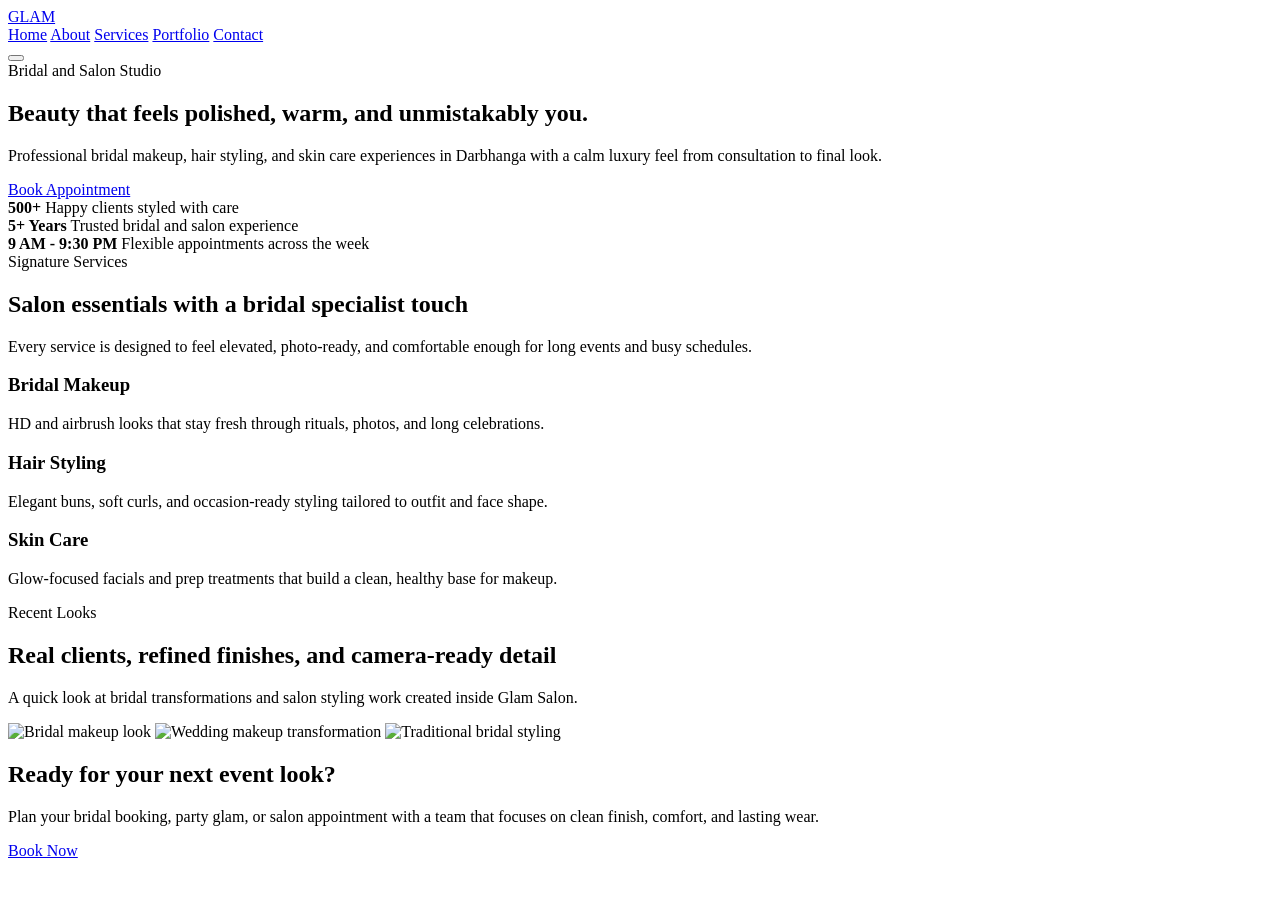
==== index.html @ a958f9b1 "files added" ====
<!DOCTYPE html>
<html lang="en">
<head>
    <meta charset="UTF-8">
    <meta name="viewport" content="width=device-width, initial-scale=1.0">
    <title>Glam Salon - Home</title>
    <link rel="stylesheet" href="assets/css/style.css">
</head>
<body>

<header class="navbar">
    <a href="index.html" class="logo">GLAM</a>

    <nav id="nav-links" aria-label="Primary">
        <a href="index.html">Home</a>
        <a href="about.html">About</a>
        <a href="services.html">Services</a>
        <a href="portfolio.html">Portfolio</a>
        <a href="contact.html">Contact</a>
    </nav>

    <button class="menu-toggle" type="button" aria-label="Toggle navigation" aria-expanded="false" aria-controls="nav-links">
        <span></span>
    </button>
</header>

<section class="hero">
    <div class="hero-content">
        <span class="eyebrow">Bridal and Salon Studio</span>
        <h1>Beauty that feels polished, warm, and unmistakably you.</h1>
        <p>Professional bridal makeup, hair styling, and skin care experiences in Darbhanga with a calm luxury feel from consultation to final look.</p>
        <div class="hero-actions">
            <a href="contact.html" class="btn">Book Appointment</a>
        </div>
    </div>
</section>

<section class="stats-strip">
    <div class="stat-card">
        <strong id="home-clients">500+</strong>
        <span>Happy clients styled with care</span>
    </div>
    <div class="stat-card">
        <strong id="home-experience">5+ Years</strong>
        <span>Trusted bridal and salon experience</span>
    </div>
    <div class="stat-card">
        <strong id="home-timing">9 AM - 9:30 PM</strong>
        <span>Flexible appointments across the week</span>
    </div>
</section>

<section class="home-services">
    <div class="section-intro">
        <span class="eyebrow">Signature Services</span>
        <h2>Salon essentials with a bridal specialist touch</h2>
        <p>Every service is designed to feel elevated, photo-ready, and comfortable enough for long events and busy schedules.</p>
    </div>

    <div class="service-grid">
        <div class="card">
            <h3>Bridal Makeup</h3>
            <p>HD and airbrush looks that stay fresh through rituals, photos, and long celebrations.</p>
        </div>

        <div class="card">
            <h3>Hair Styling</h3>
            <p>Elegant buns, soft curls, and occasion-ready styling tailored to outfit and face shape.</p>
        </div>

        <div class="card">
            <h3>Skin Care</h3>
            <p>Glow-focused facials and prep treatments that build a clean, healthy base for makeup.</p>
        </div>
    </div>
</section>

<section class="home-portfolio">
    <div class="section-intro">
        <span class="eyebrow">Recent Looks</span>
        <h2>Real clients, refined finishes, and camera-ready detail</h2>
        <p>A quick look at bridal transformations and salon styling work created inside Glam Salon.</p>
    </div>

    <div class="gallery">
        <img class="rotating-image" src="assets/images/bridal/1.jpg" alt="Bridal makeup look">
        <img class="rotating-image" src="assets/images/bridal/2.jpg" alt="Wedding makeup transformation">
        <img class="rotating-image" src="assets/images/bridal/3.jpg" alt="Traditional bridal styling">
    </div>
</section>

<section class="cta">
    <div class="cta-inner">
        <h2>Ready for your next event look?</h2>
        <p>Plan your bridal booking, party glam, or salon appointment with a team that focuses on clean finish, comfort, and lasting wear.</p>
        <a href="contact.html" class="btn">Book Now</a>
    </div>
</section>

<footer></footer>

<script src="assets/js/about-data.js"></script>
<script src="assets/js/contact-data.js"></script>
<script src="assets/js/portfolio-data.js"></script>
<script src="assets/js/main.js"></script>
<script src="assets/js/home.js"></script>

</body>
</html>
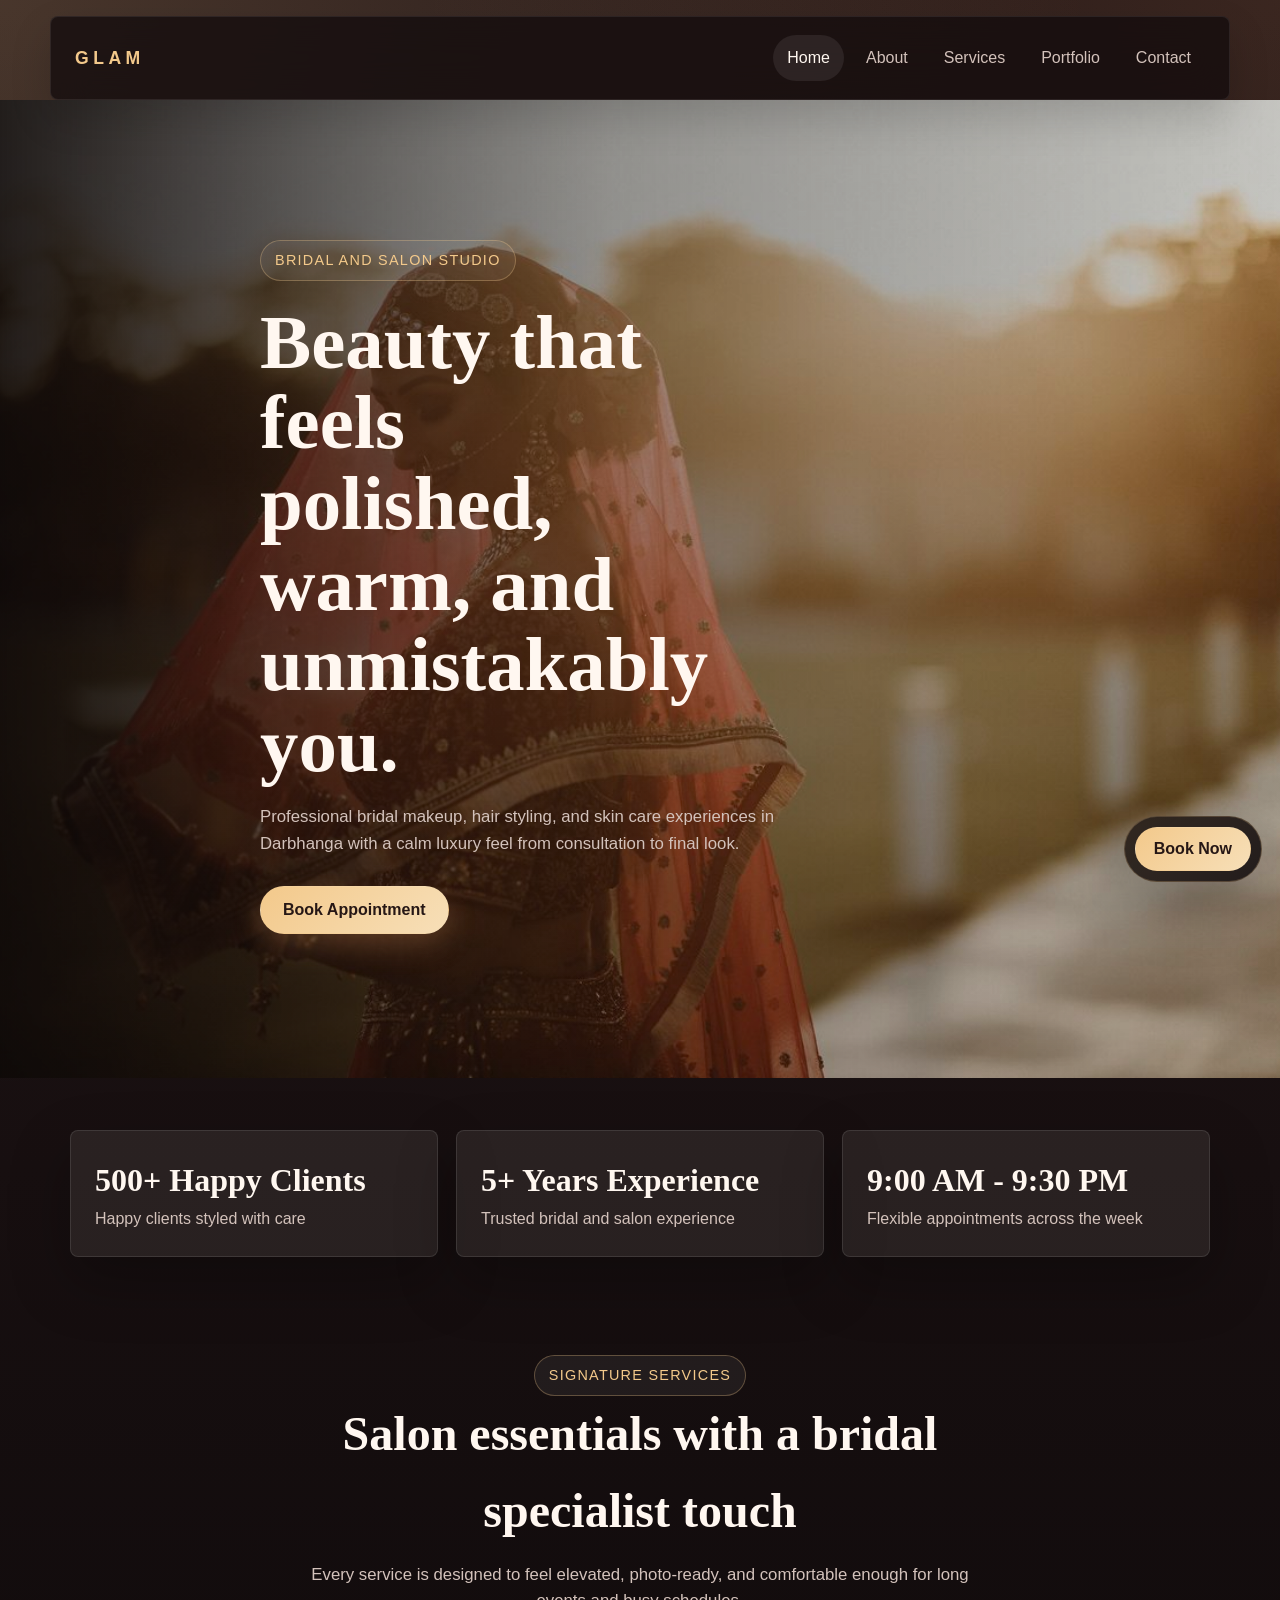
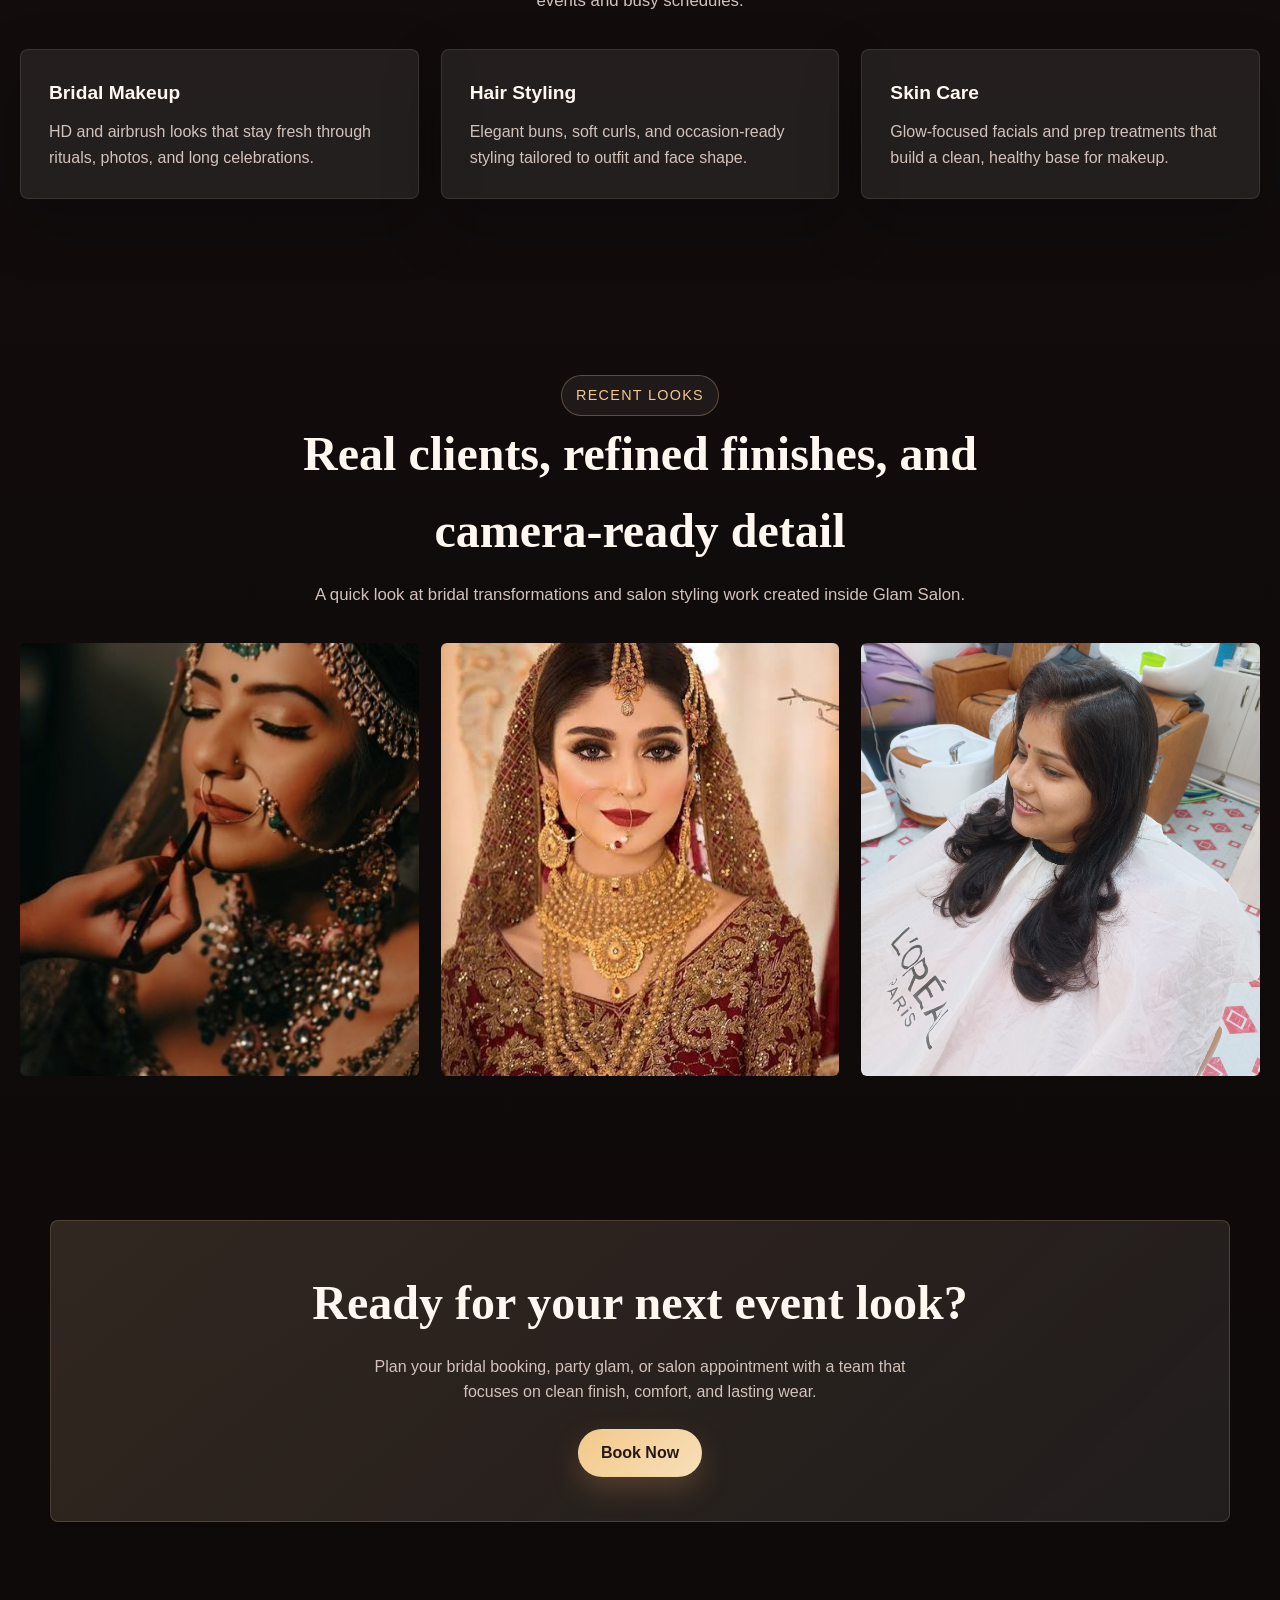
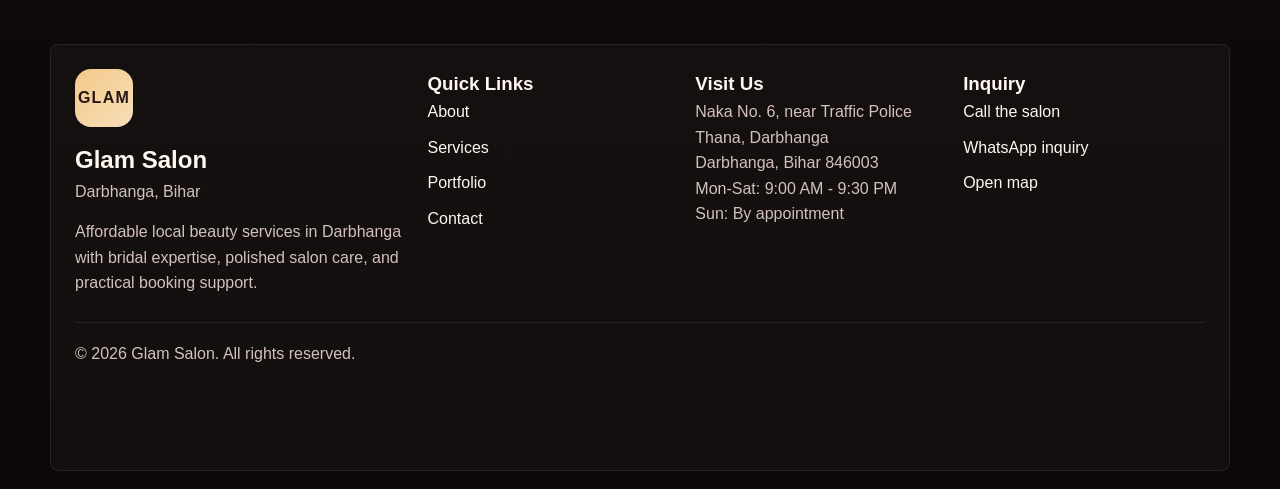
==== commit ee5c80fe: "Update index.html" ====
--- a/index.html
+++ b/index.html
@@ -4,7 +4,7 @@
     <meta charset="UTF-8">
     <meta name="viewport" content="width=device-width, initial-scale=1.0">
     <title>Glam Salon - Home</title>
-    <link rel="stylesheet" href="assets/css/style.css">
+    <link rel="stylesheet" href="/assets/css/style.css">
 </head>
 <body>
 
--- a/assets/css/style.css
+++ b/assets/css/style.css
@@ -0,0 +1,778 @@
+:root {
+    --bg: #120c0d;
+    --bg-soft: #1d1315;
+    --surface: rgba(255, 248, 243, 0.08);
+    --surface-strong: rgba(255, 248, 243, 0.14);
+    --text: #fff7f0;
+    --muted: #d3c2bb;
+    --accent: #f3c98b;
+    --accent-deep: #c98a56;
+    --border: rgba(255, 255, 255, 0.1);
+    --shadow: 0 24px 60px rgba(0, 0, 0, 0.28);
+    --radius: 8px;
+    --container: 1180px;
+}
+
+* {
+    margin: 0;
+    padding: 0;
+    box-sizing: border-box;
+}
+
+html {
+    scroll-behavior: smooth;
+}
+
+body {
+    font-family: "Segoe UI", Tahoma, Geneva, Verdana, sans-serif;
+    color: var(--text);
+    background:
+        radial-gradient(circle at top left, rgba(243, 201, 139, 0.18), transparent 28%),
+        radial-gradient(circle at top right, rgba(201, 138, 86, 0.14), transparent 22%),
+        linear-gradient(180deg, #231617 0%, #120c0d 45%, #0d0808 100%);
+    line-height: 1.6;
+}
+
+img {
+    max-width: 100%;
+    display: block;
+}
+
+a {
+    color: inherit;
+}
+
+section {
+    padding: 88px 20px;
+}
+
+.navbar {
+    position: sticky;
+    top: 0;
+    z-index: 1000;
+    display: flex;
+    align-items: center;
+    justify-content: space-between;
+    gap: 24px;
+    width: min(calc(100% - 24px), var(--container));
+    margin: 16px auto 0;
+    padding: 18px 24px;
+    border: 1px solid rgba(255, 255, 255, 0.08);
+    border-radius: var(--radius);
+    background: rgba(20, 12, 13, 0.78);
+    backdrop-filter: blur(18px);
+    box-shadow: 0 18px 40px rgba(0, 0, 0, 0.16);
+}
+
+.navbar.is-scrolled {
+    margin-top: 10px;
+    background: rgba(18, 12, 13, 0.92);
+}
+
+.logo {
+    font-size: 1.1rem;
+    font-weight: 800;
+    letter-spacing: 0.28rem;
+    color: var(--accent);
+    text-decoration: none;
+}
+
+#nav-links {
+    display: flex;
+    align-items: center;
+    gap: 8px;
+}
+
+#nav-links a {
+    padding: 10px 14px;
+    border-radius: 999px;
+    color: var(--muted);
+    text-decoration: none;
+    transition: background-color 0.25s ease, color 0.25s ease, transform 0.25s ease;
+}
+
+#nav-links a:hover,
+#nav-links a[aria-current="page"] {
+    color: var(--text);
+    background: rgba(255, 255, 255, 0.08);
+}
+
+.menu-toggle {
+    display: none;
+    align-items: center;
+    justify-content: center;
+    width: 46px;
+    height: 46px;
+    border: 1px solid var(--border);
+    border-radius: 50%;
+    background: transparent;
+    cursor: pointer;
+}
+
+.menu-toggle span {
+    position: relative;
+    display: block;
+    width: 18px;
+    height: 2px;
+    background: var(--text);
+    transition: transform 0.25s ease, opacity 0.25s ease;
+}
+
+.menu-toggle span::before,
+.menu-toggle span::after {
+    content: "";
+    position: absolute;
+    left: 0;
+    width: 18px;
+    height: 2px;
+    background: var(--text);
+    transition: transform 0.25s ease;
+}
+
+.menu-toggle span::before {
+    top: -6px;
+}
+
+.menu-toggle span::after {
+    top: 6px;
+}
+
+.menu-toggle.is-open span {
+    background: transparent;
+}
+
+.menu-toggle.is-open span::before {
+    transform: translateY(6px) rotate(45deg);
+}
+
+.menu-toggle.is-open span::after {
+    transform: translateY(-6px) rotate(-45deg);
+}
+
+.hero {
+    min-height: calc(100vh - 110px);
+    display: grid;
+    align-items: end;
+    background:
+        linear-gradient(90deg, rgba(12, 8, 8, 0.9) 0%, rgba(12, 8, 8, 0.42) 48%, rgba(12, 8, 8, 0.2) 100%),
+        url("../images/bridal/hero.jpg") center/cover no-repeat;
+    padding-top: 140px;
+}
+
+.hero-content,
+.section-intro,
+.about-section,
+.contact-section,
+.services-page,
+.portfolio-section,
+.map,
+.page-header-content,
+.cta-inner,
+.stats-strip {
+    width: min(100%, var(--container));
+    margin: 0 auto;
+}
+
+.hero-content {
+    max-width: 760px;
+    padding-bottom: 56px;
+}
+
+.eyebrow {
+    display: inline-flex;
+    align-items: center;
+    gap: 10px;
+    padding: 8px 14px;
+    border: 1px solid rgba(243, 201, 139, 0.3);
+    border-radius: 999px;
+    background: rgba(255, 248, 243, 0.06);
+    color: var(--accent);
+    font-size: 0.9rem;
+    letter-spacing: 0.08rem;
+    text-transform: uppercase;
+}
+
+.hero h1,
+.page-header h1 {
+    font-family: Georgia, "Times New Roman", serif;
+    font-weight: 700;
+    line-height: 1.05;
+}
+
+.hero h1 {
+    margin-top: 22px;
+    font-size: clamp(3rem, 6vw, 5.8rem);
+    max-width: 10ch;
+}
+
+.hero p,
+.section-intro p,
+.about-content p,
+.contact-copy,
+.page-header p {
+    color: var(--muted);
+    font-size: 1.05rem;
+}
+
+.hero p {
+    max-width: 540px;
+    margin-top: 18px;
+}
+
+.hero-actions {
+    display: flex;
+    flex-wrap: wrap;
+    gap: 14px;
+    margin-top: 28px;
+}
+
+.btn {
+    display: inline-flex;
+    align-items: center;
+    justify-content: center;
+    min-height: 48px;
+    padding: 0 22px;
+    border: 1px solid transparent;
+    border-radius: 999px;
+    background: linear-gradient(135deg, var(--accent) 0%, #f7dfb8 100%);
+    color: #261715;
+    font-weight: 700;
+    text-decoration: none;
+    box-shadow: 0 12px 28px rgba(201, 138, 86, 0.28);
+    transition: transform 0.25s ease, box-shadow 0.25s ease, background-color 0.25s ease;
+}
+
+.btn:hover {
+    transform: translateY(-2px);
+    box-shadow: 0 16px 34px rgba(201, 138, 86, 0.32);
+}
+
+.btn.secondary {
+    background: transparent;
+    color: var(--text);
+    border-color: rgba(255, 255, 255, 0.18);
+    box-shadow: none;
+}
+
+.stats-strip {
+    display: grid;
+    grid-template-columns: repeat(3, minmax(0, 1fr));
+    gap: 18px;
+    margin-top: -36px;
+    padding-bottom: 10px;
+}
+
+.stat-card,
+.card,
+.service-card,
+.portfolio-card,
+.contact-info,
+.contact-form,
+.about-image,
+.about-content,
+.about-stats div {
+    border: 1px solid var(--border);
+    border-radius: var(--radius);
+    background: var(--surface);
+    box-shadow: var(--shadow);
+}
+
+.stat-card {
+    padding: 24px;
+}
+
+.stat-card strong {
+    display: block;
+    font-size: 2rem;
+    font-family: Georgia, "Times New Roman", serif;
+}
+
+.stat-card span {
+    color: var(--muted);
+}
+
+.section-intro {
+    text-align: center;
+    max-width: 700px;
+    margin-bottom: 34px;
+}
+
+.section-intro h2,
+.contact-info h2,
+.contact-form h2,
+.cta h2 {
+    font-family: Georgia, "Times New Roman", serif;
+    font-size: clamp(2rem, 4vw, 3rem);
+    margin-bottom: 12px;
+}
+
+.service-grid,
+.gallery,
+.portfolio-grid {
+    display: grid;
+    gap: 22px;
+}
+
+.service-grid {
+    grid-template-columns: repeat(3, minmax(0, 1fr));
+}
+
+.card,
+.service-card {
+    padding: 28px;
+}
+
+.card h3,
+.service-card h3,
+.portfolio-card h3 {
+    font-size: 1.2rem;
+    margin-bottom: 10px;
+}
+
+.card p,
+.service-card p,
+.portfolio-card p,
+.contact-info p,
+.about-content li {
+    color: var(--muted);
+}
+
+.service-card img,
+.portfolio-card img,
+.gallery img,
+.about-image img {
+    width: 100%;
+    object-fit: cover;
+    border-radius: calc(var(--radius) - 2px);
+}
+
+.service-card img,
+.portfolio-card img {
+    height: 240px;
+    margin-bottom: 18px;
+}
+
+.service-price {
+    display: inline-flex;
+    margin-top: 14px;
+    color: var(--accent);
+    font-weight: 700;
+}
+
+.service-card .btn {
+    margin-top: 18px;
+}
+
+.gallery {
+    grid-template-columns: repeat(3, minmax(0, 1fr));
+}
+
+.gallery img {
+    aspect-ratio: 0.92;
+}
+
+.cta {
+    padding-top: 56px;
+}
+
+.cta-inner {
+    padding: 44px;
+    border: 1px solid rgba(243, 201, 139, 0.18);
+    border-radius: var(--radius);
+    background:
+        linear-gradient(135deg, rgba(243, 201, 139, 0.12), rgba(255, 248, 243, 0.05)),
+        rgba(255, 255, 255, 0.03);
+    text-align: center;
+}
+
+.cta p {
+    max-width: 560px;
+    margin: 0 auto 24px;
+    color: var(--muted);
+}
+
+footer {
+    width: min(calc(100% - 24px), var(--container));
+    margin: 34px auto 18px;
+    padding: 24px 24px 104px;
+    color: var(--muted);
+}
+
+.site-footer {
+    border: 1px solid rgba(255, 255, 255, 0.08);
+    border-radius: var(--radius);
+    background: rgba(255, 255, 255, 0.03);
+}
+
+.site-footer-grid {
+    display: grid;
+    grid-template-columns: 1.35fr 1fr 1fr 1fr;
+    gap: 26px;
+    text-align: left;
+}
+
+.site-footer-brand {
+    display: grid;
+    gap: 14px;
+}
+
+.site-footer-logo {
+    width: 58px;
+    height: 58px;
+    display: grid;
+    place-items: center;
+    border-radius: 16px;
+    background: linear-gradient(135deg, var(--accent), #f7dfb8);
+    color: #261715;
+    font-weight: 800;
+    letter-spacing: 0.08rem;
+}
+
+.site-footer-brand h2,
+.site-footer-column h3 {
+    color: var(--text);
+}
+
+.site-footer-location,
+.site-footer-description,
+.site-footer-column p,
+.site-footer-copy {
+    color: var(--muted);
+}
+
+.site-footer-links {
+    display: grid;
+    gap: 10px;
+}
+
+.site-footer-links a {
+    color: var(--text);
+    text-decoration: none;
+}
+
+.site-footer-links a:hover {
+    color: var(--accent);
+}
+
+.site-footer-copy {
+    margin-top: 26px;
+    padding-top: 18px;
+    border-top: 1px solid rgba(255, 255, 255, 0.08);
+    text-align: left;
+}
+
+.page-header {
+    padding-top: 146px;
+    padding-bottom: 40px;
+}
+
+.page-header-content {
+    text-align: center;
+    max-width: 700px;
+}
+
+.page-header h1 {
+    font-size: clamp(2.6rem, 5vw, 4.5rem);
+    margin-bottom: 14px;
+}
+
+.filters {
+    display: flex;
+    justify-content: center;
+    flex-wrap: wrap;
+    gap: 12px;
+    padding: 0 20px 10px;
+}
+
+.filter-btn {
+    min-height: 44px;
+    padding: 0 18px;
+    border: 1px solid var(--border);
+    border-radius: 999px;
+    background: rgba(255, 255, 255, 0.04);
+    color: var(--text);
+    cursor: pointer;
+    transition: background-color 0.25s ease, transform 0.25s ease;
+}
+
+.filter-btn.active,
+.filter-btn:hover {
+    background: linear-gradient(135deg, var(--accent), #f7dfb8);
+    color: #261715;
+}
+
+.services-page,
+.portfolio-section {
+    padding-top: 28px;
+}
+
+.services-page .service-grid,
+.portfolio-grid {
+    grid-template-columns: repeat(auto-fit, minmax(260px, 1fr));
+}
+
+.portfolio-card {
+    padding: 16px;
+    cursor: pointer;
+}
+
+.popup {
+    display: none;
+    position: fixed;
+    inset: 0;
+    z-index: 1100;
+    padding: 24px;
+    background: rgba(8, 5, 5, 0.9);
+    justify-content: center;
+    align-items: center;
+}
+
+.popup.is-open {
+    display: flex;
+}
+
+.popup img {
+    max-width: min(960px, 92vw);
+    max-height: 88vh;
+    border-radius: var(--radius);
+    border: 1px solid rgba(255, 255, 255, 0.12);
+}
+
+.close {
+    position: absolute;
+    top: 24px;
+    right: 28px;
+    width: 44px;
+    height: 44px;
+    display: grid;
+    place-items: center;
+    border-radius: 50%;
+    border: 1px solid rgba(255, 255, 255, 0.12);
+    background: rgba(255, 255, 255, 0.08);
+    color: var(--text);
+    font-size: 1.8rem;
+    cursor: pointer;
+}
+
+.contact-section,
+.about-section {
+    display: grid;
+    grid-template-columns: repeat(2, minmax(0, 1fr));
+    gap: 26px;
+}
+
+.contact-info,
+.contact-form,
+.about-content {
+    padding: 30px;
+}
+
+.contact-info p {
+    margin-top: 12px;
+}
+
+.contact-actions {
+    display: flex;
+    flex-wrap: wrap;
+    gap: 12px;
+    margin-top: 24px;
+}
+
+.contact-form input,
+.contact-form textarea {
+    width: 100%;
+    margin-top: 14px;
+    padding: 14px 16px;
+    border: 1px solid rgba(255, 255, 255, 0.12);
+    border-radius: var(--radius);
+    background: rgba(255, 255, 255, 0.05);
+    color: var(--text);
+    font: inherit;
+}
+
+.contact-form textarea {
+    min-height: 140px;
+    resize: vertical;
+}
+
+.contact-form button {
+    margin-top: 18px;
+}
+
+.map iframe {
+    width: 100%;
+    height: 360px;
+    border: 0;
+    border-radius: var(--radius);
+    box-shadow: var(--shadow);
+}
+
+.about-image {
+    overflow: hidden;
+}
+
+.about-image img {
+    height: 100%;
+    min-height: 460px;
+}
+
+.rotating-image {
+    transition: opacity 0.45s ease;
+}
+
+.rotating-image.is-fading {
+    opacity: 0.42;
+}
+
+.floating-cta {
+    position: fixed;
+    right: 18px;
+    bottom: 18px;
+    z-index: 1050;
+    display: flex;
+    align-items: center;
+    justify-content: center;
+    padding: 10px;
+    border: 1px solid rgba(243, 201, 139, 0.22);
+    border-radius: 999px;
+    background:
+        linear-gradient(135deg, rgba(243, 201, 139, 0.12), rgba(255, 248, 243, 0.04)),
+        rgba(18, 12, 13, 0.94);
+    backdrop-filter: blur(18px);
+    box-shadow: var(--shadow);
+}
+
+.floating-cta .btn {
+    min-height: 44px;
+    padding: 0 18px;
+    box-shadow: none;
+}
+
+.about-stats {
+    display: grid;
+    grid-template-columns: repeat(2, minmax(0, 1fr));
+    gap: 14px;
+    margin: 24px 0;
+}
+
+.about-stats div {
+    padding: 20px;
+}
+
+.about-content ul {
+    list-style: none;
+    display: grid;
+    gap: 12px;
+}
+
+.about-content li {
+    padding-left: 20px;
+    position: relative;
+}
+
+.about-content li::before {
+    content: "";
+    position: absolute;
+    top: 11px;
+    left: 0;
+    width: 8px;
+    height: 8px;
+    border-radius: 50%;
+    background: var(--accent);
+}
+
+@media (max-width: 900px) {
+    .service-grid,
+    .gallery,
+    .stats-strip,
+    .contact-section,
+    .about-section,
+    .site-footer-grid {
+        grid-template-columns: 1fr;
+    }
+
+    .hero {
+        min-height: auto;
+        padding-bottom: 60px;
+    }
+
+    .hero-content {
+        padding-bottom: 0;
+    }
+}
+
+@media (max-width: 768px) {
+    .navbar {
+        padding: 14px 16px;
+    }
+
+    .menu-toggle {
+        display: inline-flex;
+    }
+
+    #nav-links {
+        position: absolute;
+        top: calc(100% + 10px);
+        left: 0;
+        right: 0;
+        display: none;
+        flex-direction: column;
+        align-items: stretch;
+        gap: 6px;
+        padding: 14px;
+        border: 1px solid rgba(255, 255, 255, 0.08);
+        border-radius: var(--radius);
+        background: rgba(18, 12, 13, 0.97);
+        box-shadow: var(--shadow);
+    }
+
+    #nav-links.active {
+        display: flex;
+    }
+
+    #nav-links a {
+        border-radius: 14px;
+    }
+
+    section {
+        padding: 72px 18px;
+    }
+
+    .page-header {
+        padding-top: 130px;
+    }
+
+    .cta-inner,
+    .contact-info,
+    .contact-form,
+    .about-content,
+    .card,
+    .service-card {
+        padding: 24px;
+    }
+
+    .about-image img {
+        min-height: 320px;
+    }
+
+    .close {
+        top: 16px;
+        right: 16px;
+    }
+
+    .floating-cta {
+        right: 12px;
+        bottom: 14px;
+        padding: 8px;
+    }
+
+    .floating-cta .btn {
+        min-height: 38px;
+        padding: 0 14px;
+        font-size: 0.9rem;
+    }
+
+    .site-footer-copy {
+        text-align: center;
+    }
+}
